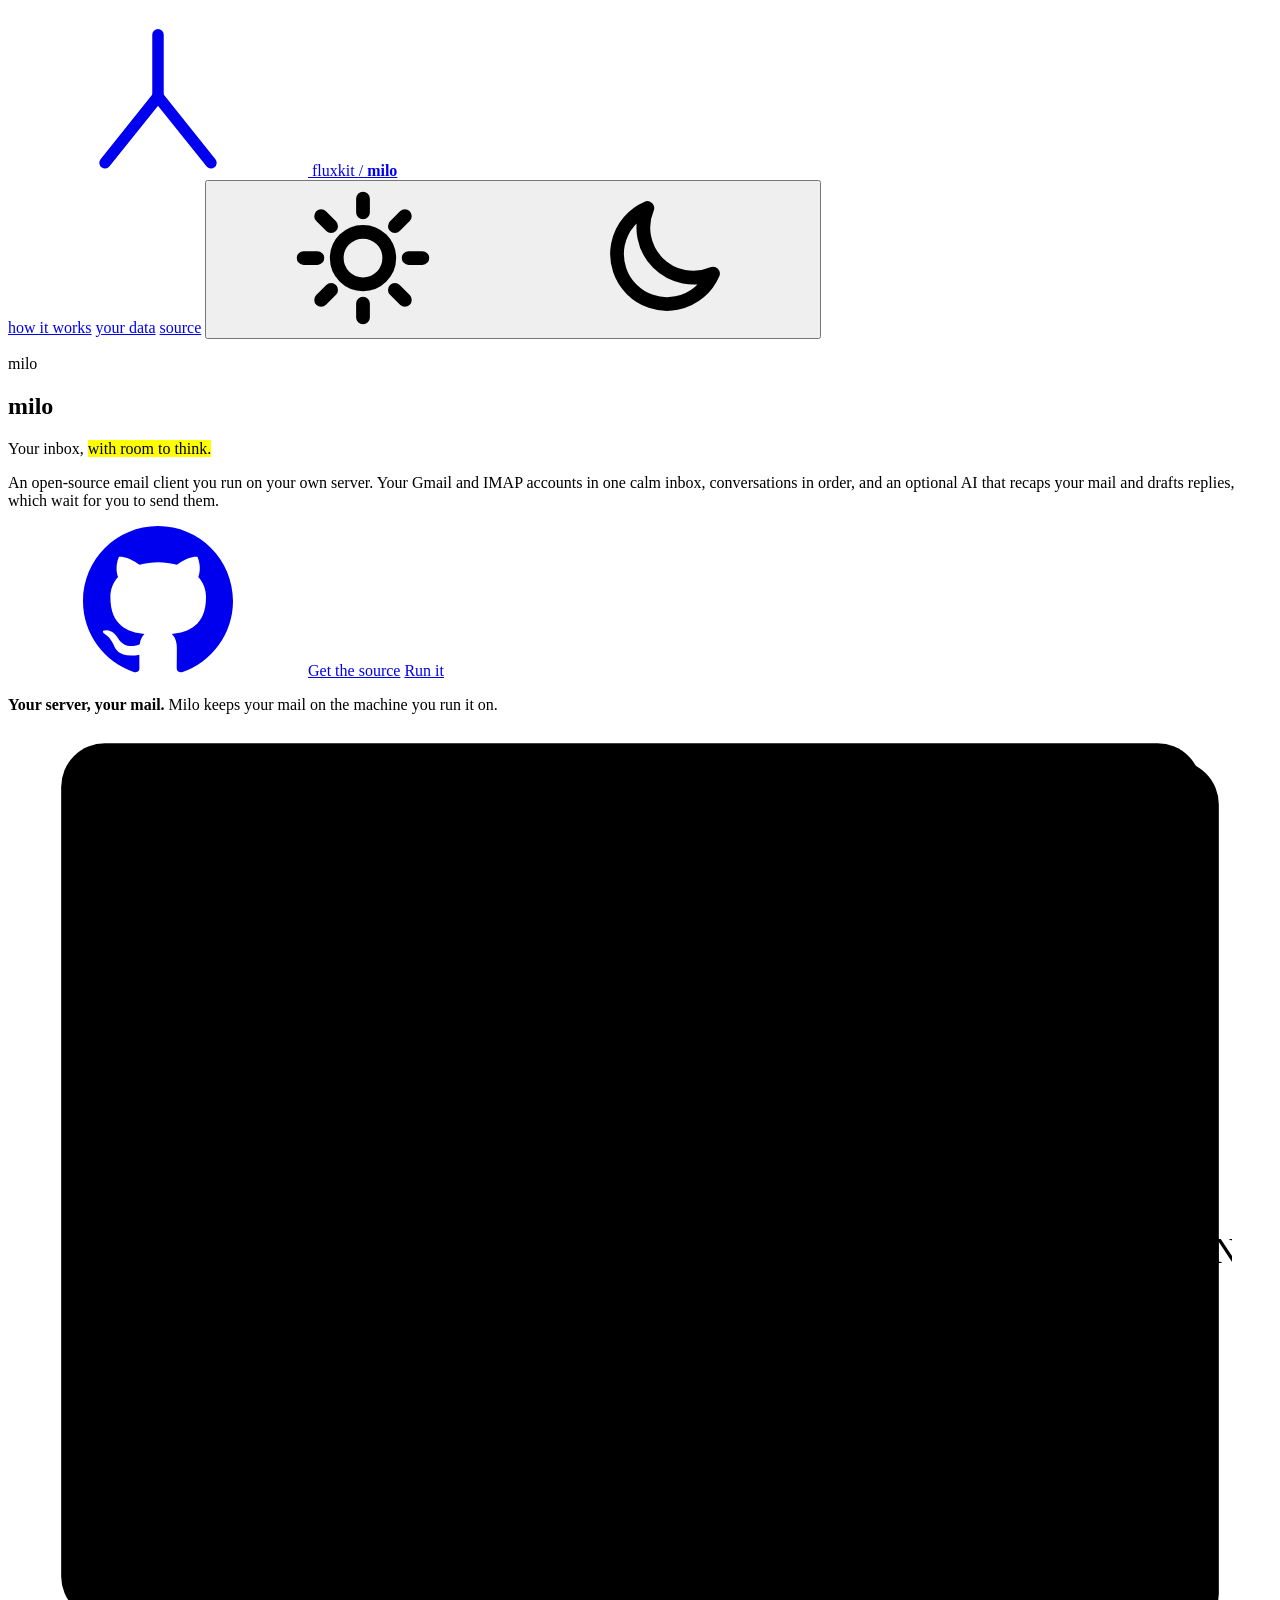
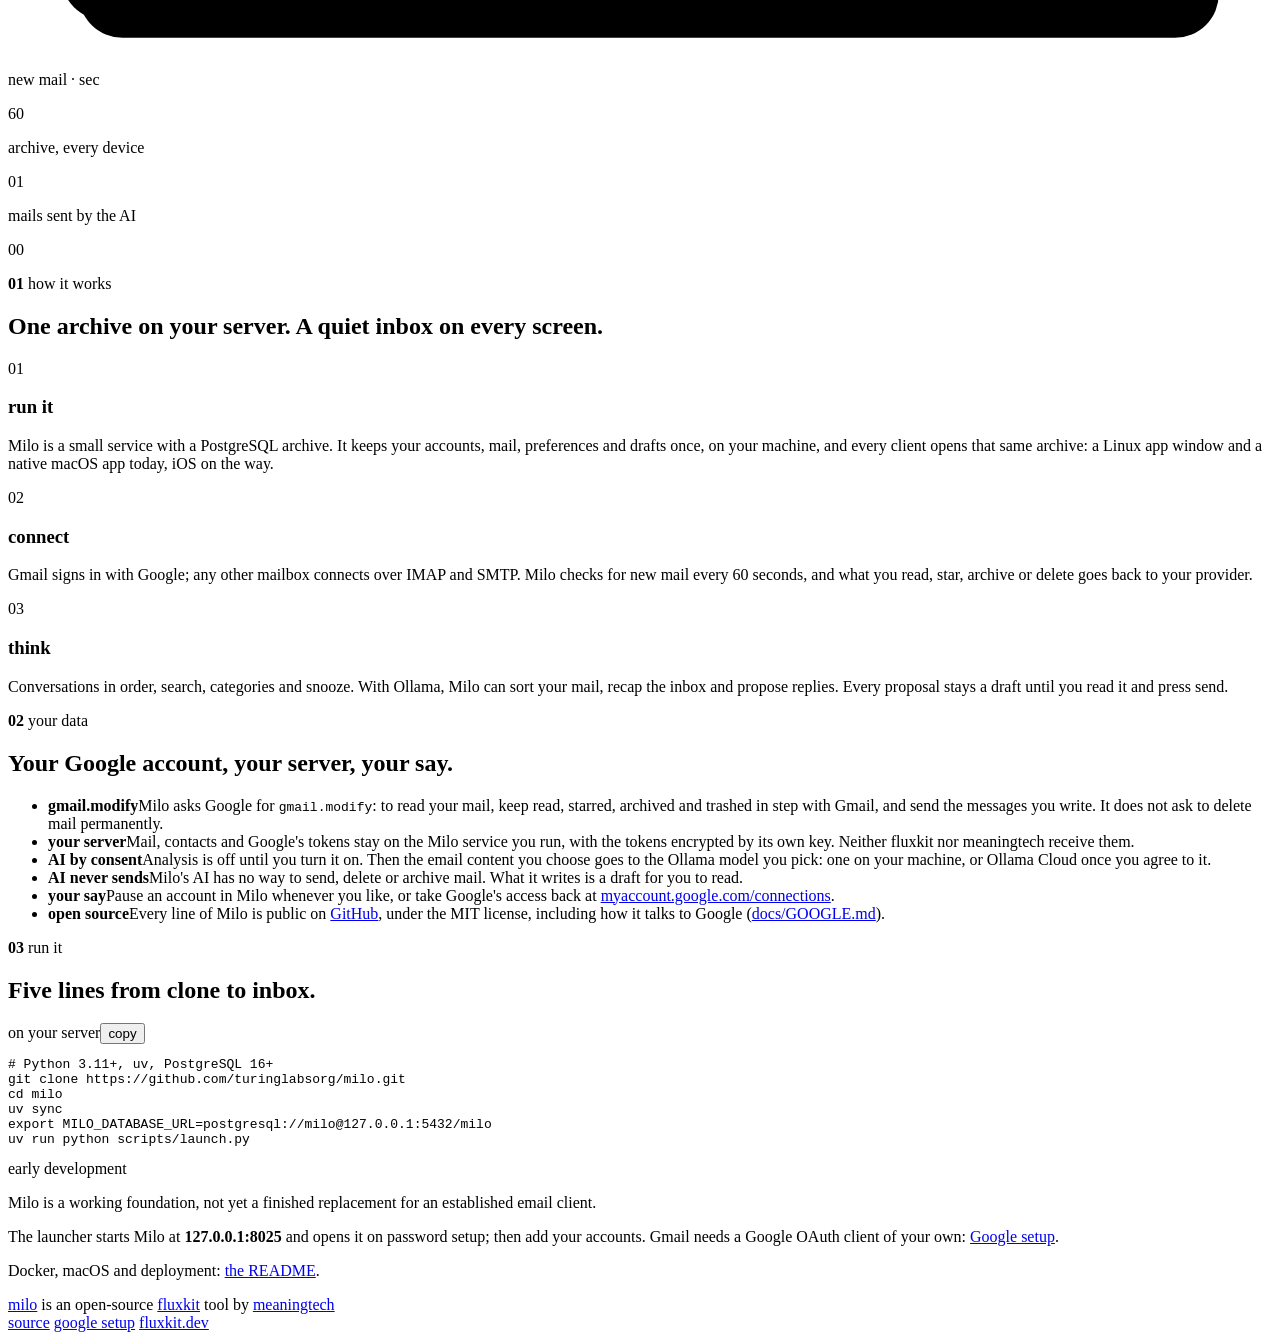
==== site/index.html @ 6b656a26 "Add the public page for milo.fluxkit.dev A static page in site/, in the Fluxkit tools' pop style (ub" ====
<!doctype html>
<html lang="en">
<head>
  <meta charset="utf-8">
  <meta name="viewport" content="width=device-width, initial-scale=1, maximum-scale=1, user-scalable=no, viewport-fit=cover">
  <title>milo · your inbox, with room to think</title>
  <meta name="description" content="Milo is an open-source email client you run on your own server: Gmail and IMAP accounts in one calm inbox, conversations in order, and an optional AI that drafts replies and never sends them.">
  <meta property="og:title" content="milo · your inbox, with room to think">
  <meta property="og:description" content="An open-source email client you run on your own server: Gmail and IMAP in one calm inbox, and an AI that drafts and never sends.">
  <meta property="og:url" content="https://milo.fluxkit.dev/">
  <meta name="theme-color" content="#fffaf0" media="(prefers-color-scheme: light)">
  <meta name="theme-color" content="#121117" media="(prefers-color-scheme: dark)">
  <script src="/static/theme.js"></script>
  <link rel="icon" href="/favicon.svg" type="image/svg+xml">
  <link rel="preload" href="/static/fonts/unbounded.woff2" as="font" type="font/woff2" crossorigin>
  <link rel="preload" href="/static/fonts/figtree.woff2" as="font" type="font/woff2" crossorigin>
  <link rel="stylesheet" href="/static/site.css">
</head>
<body>
  <svg width="0" height="0" class="sr" aria-hidden="true">
    <symbol id="i-mark" viewBox="0 0 30 34"><g fill="none" stroke="currentColor" stroke-width="2.6" stroke-linecap="round"><line x1="15" y1="2" x2="15" y2="16"/><line x1="15" y1="16" x2="3" y2="31"/><line x1="15" y1="16" x2="27" y2="31"/></g></symbol>
    <symbol id="i-github" viewBox="0 0 16 16"><path fill="currentColor" d="M8 0C3.58 0 0 3.58 0 8c0 3.54 2.29 6.53 5.47 7.59.4.07.55-.17.55-.38 0-.19-.01-.82-.01-1.49-2.01.37-2.53-.49-2.69-.94-.09-.23-.48-.94-.82-1.13-.28-.15-.68-.52-.01-.53.63-.01 1.08.58 1.23.82.72 1.21 1.87.87 2.33.66.07-.52.28-.87.51-1.07-1.78-.2-3.64-.89-3.64-3.95 0-.87.31-1.59.82-2.15-.08-.2-.36-1.02.08-2.12 0 0 .67-.21 2.2.82.64-.18 1.32-.27 2-.27.68 0 1.36.09 2 .27 1.53-1.04 2.2-.82 2.2-.82.44 1.1.16 1.92.08 2.12.51.56.82 1.27.82 2.15 0 3.07-1.87 3.75-3.65 3.95.29.25.54.73.54 1.48 0 1.07-.01 1.93-.01 2.2 0 .21.15.46.55.38A8.013 8.013 0 0 0 16 8c0-4.42-3.58-8-8-8z"/></symbol>
    <symbol id="i-sun" viewBox="0 0 24 24"><g fill="none" stroke="currentColor" stroke-width="2.2" stroke-linecap="round"><circle cx="12" cy="12" r="4.2"/><path d="M12 2.5v2.2M12 19.3v2.2M2.5 12h2.2M19.3 12h2.2M5.3 5.3l1.6 1.6M17.1 17.1l1.6 1.6M5.3 18.7l1.6-1.6M17.1 6.9l1.6-1.6"/></g></symbol>
    <symbol id="i-moon" viewBox="0 0 24 24"><path d="M20 14.5A8 8 0 0 1 9.5 4a8 8 0 1 0 10.5 10.5z" fill="none" stroke="currentColor" stroke-width="2.2" stroke-linejoin="round"/></symbol>
  </svg>

  <div class="wrap">
    <header class="bar">
      <a class="crumb" href="https://fluxkit.dev">
        <svg aria-hidden="true"><use href="#i-mark"/></svg>
        fluxkit <span>/</span> <strong>milo</strong>
      </a>
      <nav aria-label="Site">
        <a class="bar-link" href="#how">how it works</a>
        <a class="bar-link" href="#google">your data</a>
        <a class="bar-source" href="https://github.com/turinglabsorg/milo">source</a>
        <button class="theme" type="button" data-theme-toggle aria-label="Switch between light and dark"><svg class="sun" aria-hidden="true"><use href="#i-sun"/></svg><svg class="moon" aria-hidden="true"><use href="#i-moon"/></svg></button>
      </nav>
    </header>

    <main>
      <section class="hero">
        <div class="hero-copy">
          <p class="prompt">milo</p>
          <h1 class="wordmark"><span>milo</span></h1>
          <p class="tagline">Your inbox, <mark>with room to think.</mark></p>
          <p class="lede">An open-source email client you run on your own server. Your Gmail and IMAP accounts in one calm inbox, conversations in order, and an optional AI that recaps your mail and drafts replies, which wait for you to send them.</p>
          <div class="actions">
            <a class="btn primary" href="https://github.com/turinglabsorg/milo"><svg aria-hidden="true"><use href="#i-github"/></svg>Get the source</a>
            <a class="btn" href="#run">Run it</a>
          </div>
          <p class="fineprint"><b>Your server, your mail.</b> Milo keeps your mail on the machine you run it on.</p>
        </div>

        <figure class="inbox" aria-label="Milo's inbox: three accounts on the left, conversations in the middle, and an open conversation with an AI recap and a reply draft that waits for you to send it.">
          <svg viewBox="0 0 540 420" aria-hidden="true">
            <rect class="m-shadow" x="14" y="14" width="520" height="400" rx="20"/>
            <rect class="m-card" x="6" y="6" width="520" height="400" rx="20"/>
            <line class="m-rule" x1="6" y1="50" x2="526" y2="50"/>
            <circle class="m-red m-outline" cx="30" cy="28" r="6"/>
            <circle class="m-yellow m-outline" cx="50" cy="28" r="6"/>
            <circle class="m-green m-outline" cx="70" cy="28" r="6"/>
            <text class="m-meta" x="330" y="33" text-anchor="middle">milo · all accounts</text>

            <text class="m-meta t-small" x="22" y="78">ACCOUNTS</text>
            <circle class="m-blue m-outline" cx="28" cy="98" r="6"/><text class="m-ink" x="42" y="103">Work</text>
            <circle class="m-green m-outline" cx="28" cy="124" r="6"/><text class="m-ink" x="42" y="129">Personal</text>
            <circle class="m-pink m-outline" cx="28" cy="150" r="6"/><text class="m-ink" x="42" y="155">Studio</text>
            <text class="m-meta t-small" x="22" y="190">FOLDERS</text>
            <rect class="m-chosen" x="14" y="202" width="114" height="28" rx="8"/>
            <text class="m-on-pop" x="26" y="221">Inbox</text><text class="m-on-pop" x="118" y="221" text-anchor="end">12</text>
            <text class="m-meta" x="26" y="252">Pinned</text>
            <text class="m-meta" x="26" y="280">Snoozed</text>
            <text class="m-meta" x="26" y="308">Sent</text>
            <text class="m-meta" x="26" y="336">Drafts</text>
            <line class="m-rule" x1="140" y1="50" x2="140" y2="406"/>

            <text class="m-ink t-display" x="154" y="80" font-size="15">Inbox</text>
            <g class="m-new">
              <rect class="m-soft" x="142" y="92" width="196" height="54"/>
              <circle class="m-pink m-outline" cx="158" cy="110" r="5"/>
              <text class="m-ink" x="170" y="114">Bea</text><text class="m-meta t-small" x="328" y="114" text-anchor="end">now</text>
              <text class="m-meta t-small" x="170" y="133">Invoice for October</text>
            </g>
            <line class="m-rule" x1="140" y1="146" x2="340" y2="146"/>
            <g class="m-rows">
              <g>
                <rect class="m-sel" x="142" y="148" width="196" height="54"/>
                <circle class="m-blue m-outline" cx="158" cy="166" r="5"/>
                <text class="m-on-pop" x="170" y="170">Ada</text><text class="m-on-pop t-small" x="328" y="170" text-anchor="end">09:41</text>
                <text class="m-on-pop t-small" x="170" y="189">Launch plan, v3</text>
                <path class="m-yellow m-outline" d="M318 180l3 6 6 1-4.5 4 1 6-5.5-3-5.5 3 1-6-4.5-4 6-1z"/>
              </g>
              <g>
                <circle class="m-green m-outline" cx="158" cy="222" r="5"/>
                <text class="m-ink" x="170" y="226">Marco</text><text class="m-meta t-small" x="328" y="226" text-anchor="end">08:15</text>
                <text class="m-meta t-small" x="170" y="245">Dinner on Friday?</text>
              </g>
              <g>
                <circle class="m-blue m-outline" cx="158" cy="278" r="5"/>
                <text class="m-ink" x="170" y="282">Release bot</text><text class="m-meta t-small" x="328" y="282" text-anchor="end">Mon</text>
                <text class="m-meta t-small" x="170" y="301">Weekly digest</text>
              </g>
              <g>
                <circle class="m-green m-outline" cx="158" cy="334" r="5"/>
                <text class="m-ink" x="170" y="338">Lucia</text><text class="m-meta t-small" x="328" y="338" text-anchor="end">Sun</text>
                <text class="m-meta t-small" x="170" y="357">Photos from the trip</text>
              </g>
            </g>
            <line class="m-rule" x1="140" y1="202" x2="340" y2="202"/>
            <line class="m-rule" x1="140" y1="258" x2="340" y2="258"/>
            <line class="m-rule" x1="140" y1="314" x2="340" y2="314"/>
            <line class="m-rule" x1="340" y1="50" x2="340" y2="406"/>

            <text class="m-ink t-display" x="354" y="80" font-size="13">Launch plan, v3</text>
            <text class="m-meta t-small" x="354" y="99">Ada · Work · 09:41</text>
            <g class="m-recap">
              <rect class="m-shadow" x="356" y="118" width="158" height="88" rx="12"/>
              <rect class="m-yellow m-outline" x="352" y="114" width="158" height="88" rx="12"/>
              <text class="m-on-pop t-small" x="366" y="135">RECAP</text>
              <circle class="m-on-pop m-pulse" cx="494" cy="131" r="4.5"/>
              <rect class="m-on-pop" x="366" y="148" width="122" height="7" rx="3.5" opacity=".55"/>
              <rect class="m-on-pop" x="366" y="164" width="132" height="7" rx="3.5" opacity=".55"/>
              <rect class="m-on-pop" x="366" y="180" width="92" height="7" rx="3.5" opacity=".55"/>
            </g>
            <g class="m-draft-group">
              <rect class="m-draft" x="352" y="222" width="158" height="120" rx="12"/>
              <text class="m-blue t-small" x="366" y="243">DRAFT · YOURS TO SEND</text>
              <rect class="m-line m-type" x="366" y="256" width="126" height="7" rx="3.5"/>
              <rect class="m-line m-type b" x="366" y="272" width="110" height="7" rx="3.5"/>
              <rect class="m-line m-type c" x="366" y="288" width="78" height="7" rx="3.5"/>
              <rect class="m-blue m-outline" x="366" y="304" width="78" height="26" rx="8"/>
              <text class="m-white" x="405" y="322" text-anchor="middle">send</text>
            </g>
            <text class="m-meta t-small" x="352" y="368">The AI drafts. You send.</text>
          </svg>
        </figure>
      </section>

      <section class="readouts" aria-label="milo in numbers">
        <div class="readout"><p class="plate">new mail · sec</p><span class="digits" data-count="60">60</span></div>
        <div class="readout"><p class="plate">archive, every device</p><span class="digits" data-count="1">01</span></div>
        <div class="readout"><p class="plate">mails sent by the AI</p><span class="digits">00</span></div>
      </section>

      <section class="section" id="how">
        <p class="label"><b>01</b> how it works</p>
        <h2>One archive on your server. A quiet inbox on every screen.</h2>
        <div class="cells">
          <article class="cell">
            <span class="num">01</span>
            <h3>run it</h3>
            <p>Milo is a small service with a PostgreSQL archive. It keeps your accounts, mail, preferences and drafts once, on your machine, and every client opens that same archive: a Linux app window and a native macOS app today, iOS on the way.</p>
          </article>
          <article class="cell">
            <span class="num">02</span>
            <h3>connect</h3>
            <p>Gmail signs in with Google; any other mailbox connects over IMAP and SMTP. Milo checks for new mail every 60 seconds, and what you read, star, archive or delete goes back to your provider.</p>
          </article>
          <article class="cell">
            <span class="num">03</span>
            <h3>think</h3>
            <p>Conversations in order, search, categories and snooze. With Ollama, Milo can sort your mail, recap the inbox and propose replies. Every proposal stays a draft until you read it and press send.</p>
          </article>
        </div>
      </section>

      <section class="section" id="google">
        <p class="label"><b>02</b> your data</p>
        <h2>Your Google account, your server, your say.</h2>
        <ul class="facts">
          <li><b>gmail.modify</b><span>Milo asks Google for <code>gmail.modify</code>: to read your mail, keep read, starred, archived and trashed in step with Gmail, and send the messages you write. It does not ask to delete mail permanently.</span></li>
          <li><b>your server</b><span>Mail, contacts and Google's tokens stay on the Milo service you run, with the tokens encrypted by its own key. Neither fluxkit nor meaningtech receive them.</span></li>
          <li><b>AI by consent</b><span>Analysis is off until you turn it on. Then the email content you choose goes to the Ollama model you pick: one on your machine, or Ollama Cloud once you agree to it.</span></li>
          <li><b>AI never sends</b><span>Milo's AI has no way to send, delete or archive mail. What it writes is a draft for you to read.</span></li>
          <li><b>your say</b><span>Pause an account in Milo whenever you like, or take Google's access back at <a href="https://myaccount.google.com/connections">myaccount.google.com/connections</a>.</span></li>
          <li><b>open source</b><span>Every line of Milo is public on <a href="https://github.com/turinglabsorg/milo">GitHub</a>, under the MIT license, including how it talks to Google (<a href="https://github.com/turinglabsorg/milo/blob/main/docs/GOOGLE.md">docs/GOOGLE.md</a>).</span></li>
        </ul>
      </section>

      <section class="section" id="run">
        <p class="label"><b>03</b> run it</p>
        <h2>Five lines from clone to inbox.</h2>
        <div class="run">
          <div class="term">
            <div class="term-bar"><span>on your server</span><button class="btn small" type="button" data-copy="install">copy</button></div>
            <pre id="install"><span class="c"># Python 3.11+, uv, PostgreSQL 16+</span>
git clone https://github.com/turinglabsorg/milo.git
cd milo
uv sync
export MILO_DATABASE_URL=postgresql://milo@127.0.0.1:5432/milo
uv run python scripts/launch.py</pre>
          </div>
          <div class="needs">
            <span class="early">early development</span>
            <p>Milo is a working foundation, not yet a finished replacement for an established email client.</p>
            <p>The launcher starts Milo at <b>127.0.0.1:8025</b> and opens it on password setup; then add your accounts. Gmail needs a Google OAuth client of your own: <a href="https://github.com/turinglabsorg/milo/blob/main/docs/GOOGLE.md">Google setup</a>.</p>
            <p>Docker, macOS and deployment: <a href="https://github.com/turinglabsorg/milo#readme">the README</a>.</p>
          </div>
        </div>
      </section>
    </main>

    <footer>
      <div class="foot">
        <span><a href="https://github.com/turinglabsorg/milo">milo</a> is an open-source <a href="https://fluxkit.dev">fluxkit</a> tool by <a href="https://meaningtech.io">meaningtech</a></span>
        <nav aria-label="Footer">
          <a href="https://github.com/turinglabsorg/milo">source</a>
          <a href="https://github.com/turinglabsorg/milo/blob/main/docs/GOOGLE.md">google setup</a>
          <a href="https://fluxkit.dev">fluxkit.dev</a>
        </nav>
      </div>
    </footer>
  </div>
  <script src="/static/landing.js" defer></script>
</body>
</html>
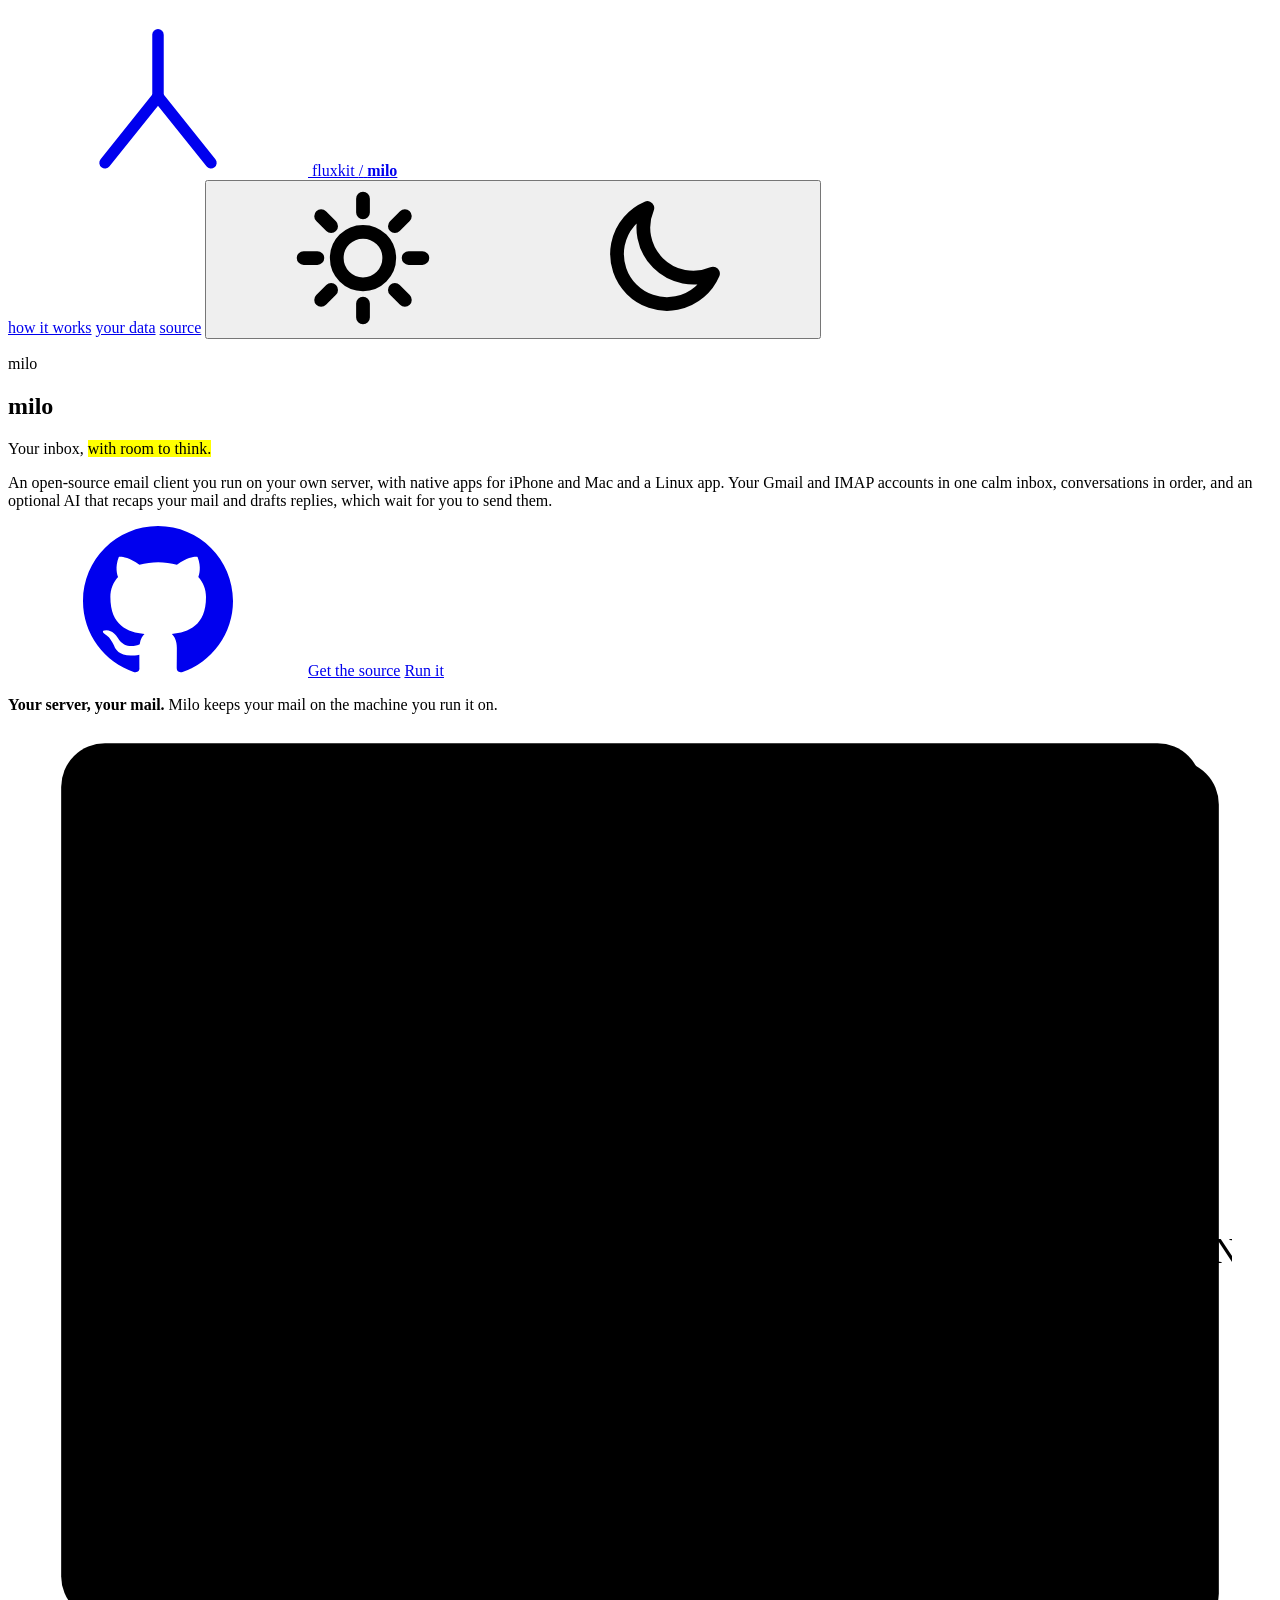
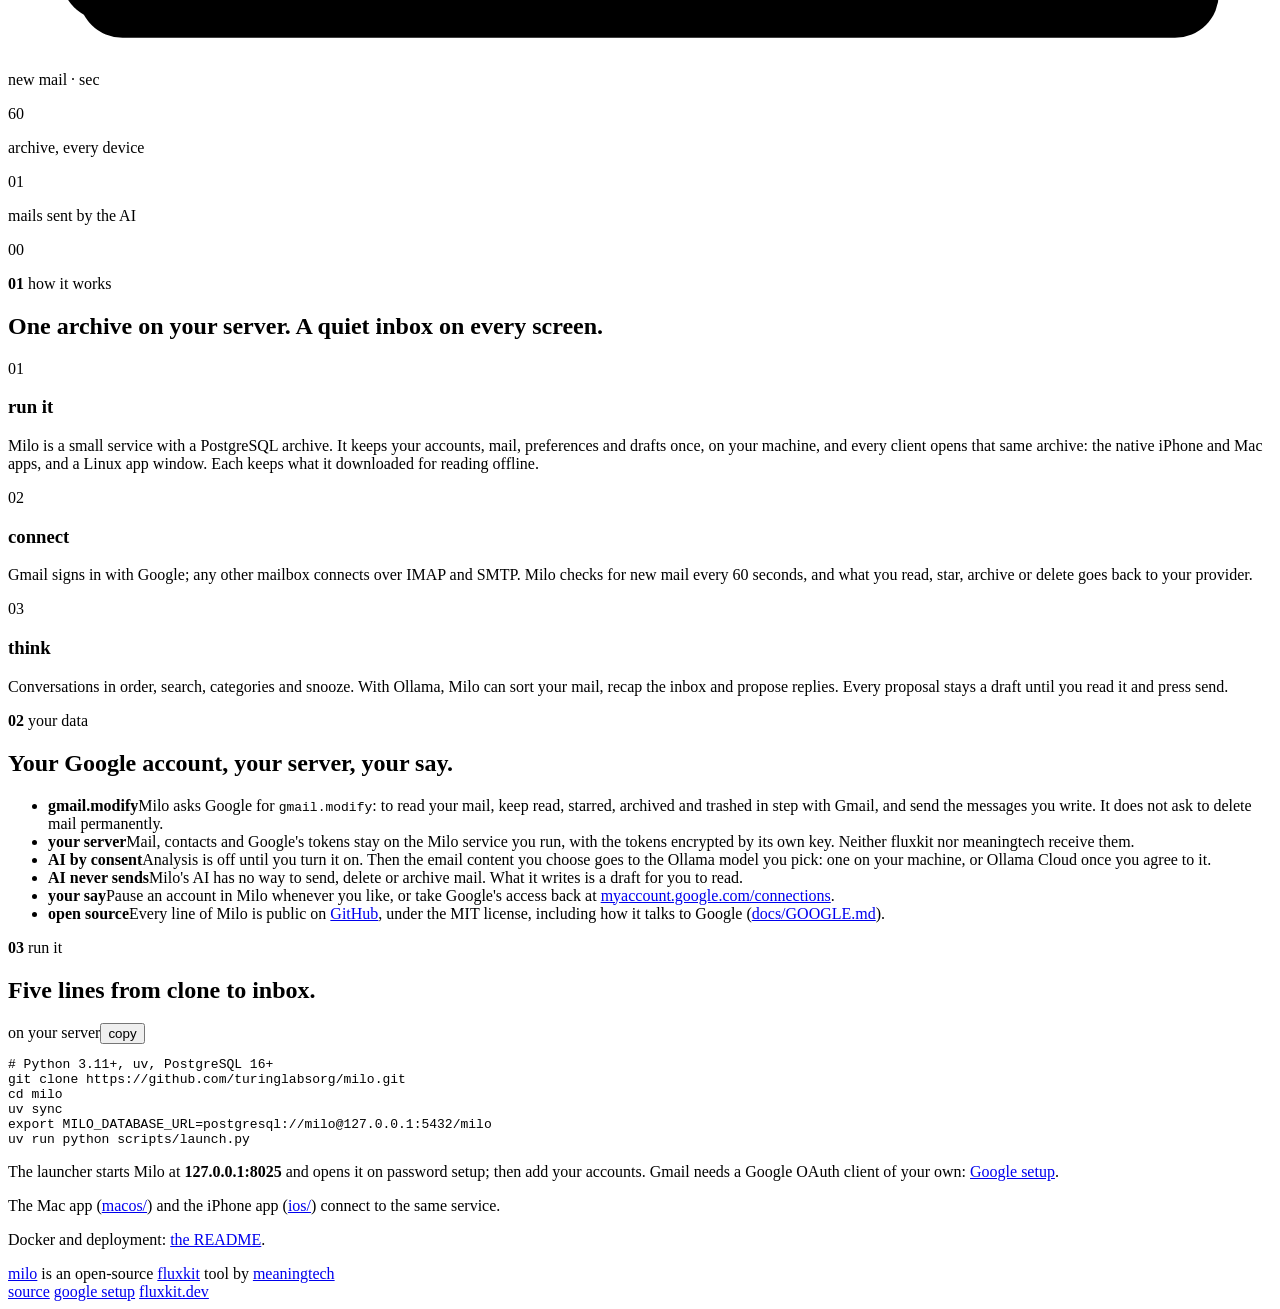
==== commit f77cd996: "Name the iPhone and Mac apps, and drop the early-development label Milo already has a native iPhone " ====
--- a/site/index.html
+++ b/site/index.html
@@ -4,7 +4,7 @@
   <meta charset="utf-8">
   <meta name="viewport" content="width=device-width, initial-scale=1, maximum-scale=1, user-scalable=no, viewport-fit=cover">
   <title>milo · your inbox, with room to think</title>
-  <meta name="description" content="Milo is an open-source email client you run on your own server: Gmail and IMAP accounts in one calm inbox, conversations in order, and an optional AI that drafts replies and never sends them.">
+  <meta name="description" content="Milo is an open-source email client you run on your own server, with native apps for iPhone and Mac and a Linux app: Gmail and IMAP accounts in one calm inbox, conversations in order, and an optional AI that drafts replies and never sends them.">
   <meta property="og:title" content="milo · your inbox, with room to think">
   <meta property="og:description" content="An open-source email client you run on your own server: Gmail and IMAP in one calm inbox, and an AI that drafts and never sends.">
   <meta property="og:url" content="https://milo.fluxkit.dev/">
@@ -44,7 +44,7 @@
           <p class="prompt">milo</p>
           <h1 class="wordmark"><span>milo</span></h1>
           <p class="tagline">Your inbox, <mark>with room to think.</mark></p>
-          <p class="lede">An open-source email client you run on your own server. Your Gmail and IMAP accounts in one calm inbox, conversations in order, and an optional AI that recaps your mail and drafts replies, which wait for you to send them.</p>
+          <p class="lede">An open-source email client you run on your own server, with native apps for iPhone and Mac and a Linux app. Your Gmail and IMAP accounts in one calm inbox, conversations in order, and an optional AI that recaps your mail and drafts replies, which wait for you to send them.</p>
           <div class="actions">
             <a class="btn primary" href="https://github.com/turinglabsorg/milo"><svg aria-hidden="true"><use href="#i-github"/></svg>Get the source</a>
             <a class="btn" href="#run">Run it</a>
@@ -150,7 +150,7 @@
           <article class="cell">
             <span class="num">01</span>
             <h3>run it</h3>
-            <p>Milo is a small service with a PostgreSQL archive. It keeps your accounts, mail, preferences and drafts once, on your machine, and every client opens that same archive: a Linux app window and a native macOS app today, iOS on the way.</p>
+            <p>Milo is a small service with a PostgreSQL archive. It keeps your accounts, mail, preferences and drafts once, on your machine, and every client opens that same archive: the native iPhone and Mac apps, and a Linux app window. Each keeps what it downloaded for reading offline.</p>
           </article>
           <article class="cell">
             <span class="num">02</span>
@@ -192,10 +192,9 @@
 uv run python scripts/launch.py</pre>
           </div>
           <div class="needs">
-            <span class="early">early development</span>
-            <p>Milo is a working foundation, not yet a finished replacement for an established email client.</p>
             <p>The launcher starts Milo at <b>127.0.0.1:8025</b> and opens it on password setup; then add your accounts. Gmail needs a Google OAuth client of your own: <a href="https://github.com/turinglabsorg/milo/blob/main/docs/GOOGLE.md">Google setup</a>.</p>
-            <p>Docker, macOS and deployment: <a href="https://github.com/turinglabsorg/milo#readme">the README</a>.</p>
+            <p>The Mac app (<a href="https://github.com/turinglabsorg/milo/tree/main/macos">macos/</a>) and the iPhone app (<a href="https://github.com/turinglabsorg/milo/tree/main/ios">ios/</a>) connect to the same service.</p>
+            <p>Docker and deployment: <a href="https://github.com/turinglabsorg/milo#readme">the README</a>.</p>
           </div>
         </div>
       </section>
